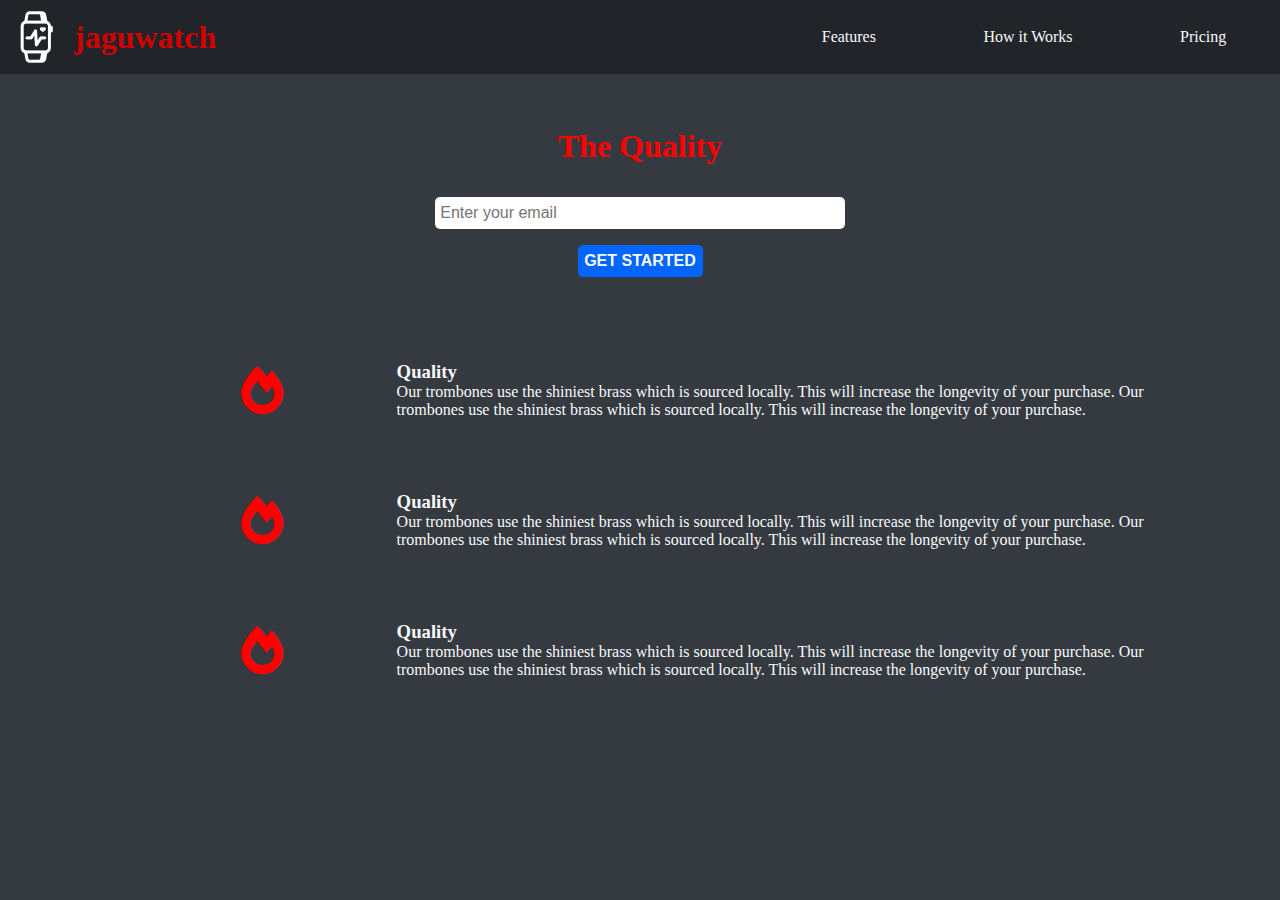
==== product/index.html @ 3f02b96d "Product Landing page" ====
<!DOCTYPE html>
<html lang="en">
<head>
  <meta charset="UTF-8">
  <meta name="viewport" content="width=device-width, initial-scale=1.0">
  <meta name="description" content="Basic product landing page">
  <link rel="stylesheet" href="./styles.css">
  <link rel="stylesheet" href="./css/all.css">
  <title>Product Landing Page</title>
</head>
<body>
  <header id="header">
    <div class="header-wrapper">
      <img src="./logo.png" alt="logo" id="header-img" />
      <h1>jaguwatch</h1>
    </div>
    <nav id="nav-bar">
      <ul>
        <li><a href="#" class="nav-link">Features</a></li>
        <li><a href="#" class="nav-link">How it Works</a></li>
        <li><a href="#" class="nav-link">Pricing</a></li>
      </ul>
    </nav>
  </header>
  <main>
    <section role="region" aria-labelledby="emailing" id="emailing">
      <h2>The Quality</h2>
      <form method="post" action="https://www.freecodecamp.com/email-submit" id="form">
        <input type="email" name="email" placeholder="Enter your email" id="email"/>
        <input type="submit" name="submit" value="GET STARTED" id="submit"/>
      </form>
    </section>
    <section role="region" aria-labelledby="features">
      <article>
        <div class="icon">
          <i class="fas fa-3x fa-fire-alt"></i>
        </div>
        <div class="feature-desc">
          <h3>Quality</h3>
          <p>
            Our trombones use the shiniest brass which is sourced locally. This will increase the longevity of your purchase. Our trombones use the shiniest brass which is sourced locally. This will increase the longevity of your purchase.
          </p>
        </div>
      </article>
      <article>
        <div class="icon">
          <i class="fas fa-3x fa-fire-alt"></i>
        </div>
        <div class="feature-desc">
          <h3>Quality</h3>
          <p>
            Our trombones use the shiniest brass which is sourced locally. This will increase the longevity of your purchase. Our trombones use the shiniest brass which is sourced locally. This will increase the longevity of your purchase.
          </p>
        </div>
      </article>
      <article>
        <div class="icon">
          <i class="fas fa-3x fa-fire-alt"></i>
        </div>
        <div class="feature-desc">
          <h3>Quality</h3>
          <p>
            Our trombones use the shiniest brass which is sourced locally. This will increase the longevity of your purchase. Our trombones use the shiniest brass which is sourced locally. This will increase the longevity of your purchase.
          </p>
        </div>
      </article>
    </section>
    <section role="region" aria-labelledby="produc-works">
    </section>
    <section role="region" aria-labelledby="pricing">
    </section>
  </main>
  <footer>

  </footer>
</body>
</html>
---- product/styles.css ----
*,
::before,
::after {
  padding: 0;
  margin: 0;
  box-sizing: border-box;
}

body {
  background-color: #343A40;
  color: #F8F9FA;
  font-family: Tahoma;
  position: relative;
}

header {
  width: 100%;
	height: auto;
	background-color: #212529;
	display: flex;
  justify-content: space-between;
  align-items: center;
  position: fixed;
  top: 0;
}

.header-wrapper {
  width: 60%;
  display: flex;
  align-items: center;
}

#header-img {
  margin: 5px;
  max-height: 64px;
}

h1 {
  color: #D00000;
	font-size: min(7vw, 2rem);
}

nav {
  width: 40%;
}

nav ul li {
  list-style: none;
}

nav > ul {
  display: flex;
  justify-content: space-around;
}

a {
  color: #F8F9FA;
  text-decoration: none;
}

section {
  width: 80%;
  max-width: 1100px;
  margin: 3rem auto;
}

#emailing {
  margin-top: 8rem;
}

h2 {
  text-align: center;
  color: red;
  font-size: 2rem;
  margin-bottom: 2rem;
}

form {
  width: 40%;
  min-width: 300px;
  margin: 0 auto;
}

input {
  width: 100%;
  height: 2rem;
  display: block;
  margin: 1rem 0;
  border-radius: 5px;
  font-size: 1rem;
  border: 0;
}

input:first-of-type {
  padding-inline-start: 5px;
}

input:last-of-type {
  width: 125px;
  margin: 1rem auto;
  background-color: #0066FF;
  color:#F8F9FA;
  font-weight: bold;
}

article {
  display: flex;
}

.icon {
  display: flex;
  height: 130px;
  width: 40vw;
  justify-content: center;
  align-items: center;
  color: red;
}

.feature-desc {
  display: flex;
  flex-direction: column;
  justify-content: center;
}

@media (max-width: 700px) {
  nav > ul {
    flex-direction: column;
    margin: 10px 0;
  }

  nav ul li {
    text-align: center;
    margin-bottom: 5px;
  }

  article {
    flex-direction: column;
    align-items: center;
  }
}

@media (max-width: 600px) {
  header {
    flex-direction: column;
  }

  .header-wrapper {
    width: 100%;
    display: flex;
    justify-content: space-between;
    align-items: center;
  }

  h1 {
    margin-right: 5%;
  }

  #emailing {
    margin-top: 12rem;
  }
}
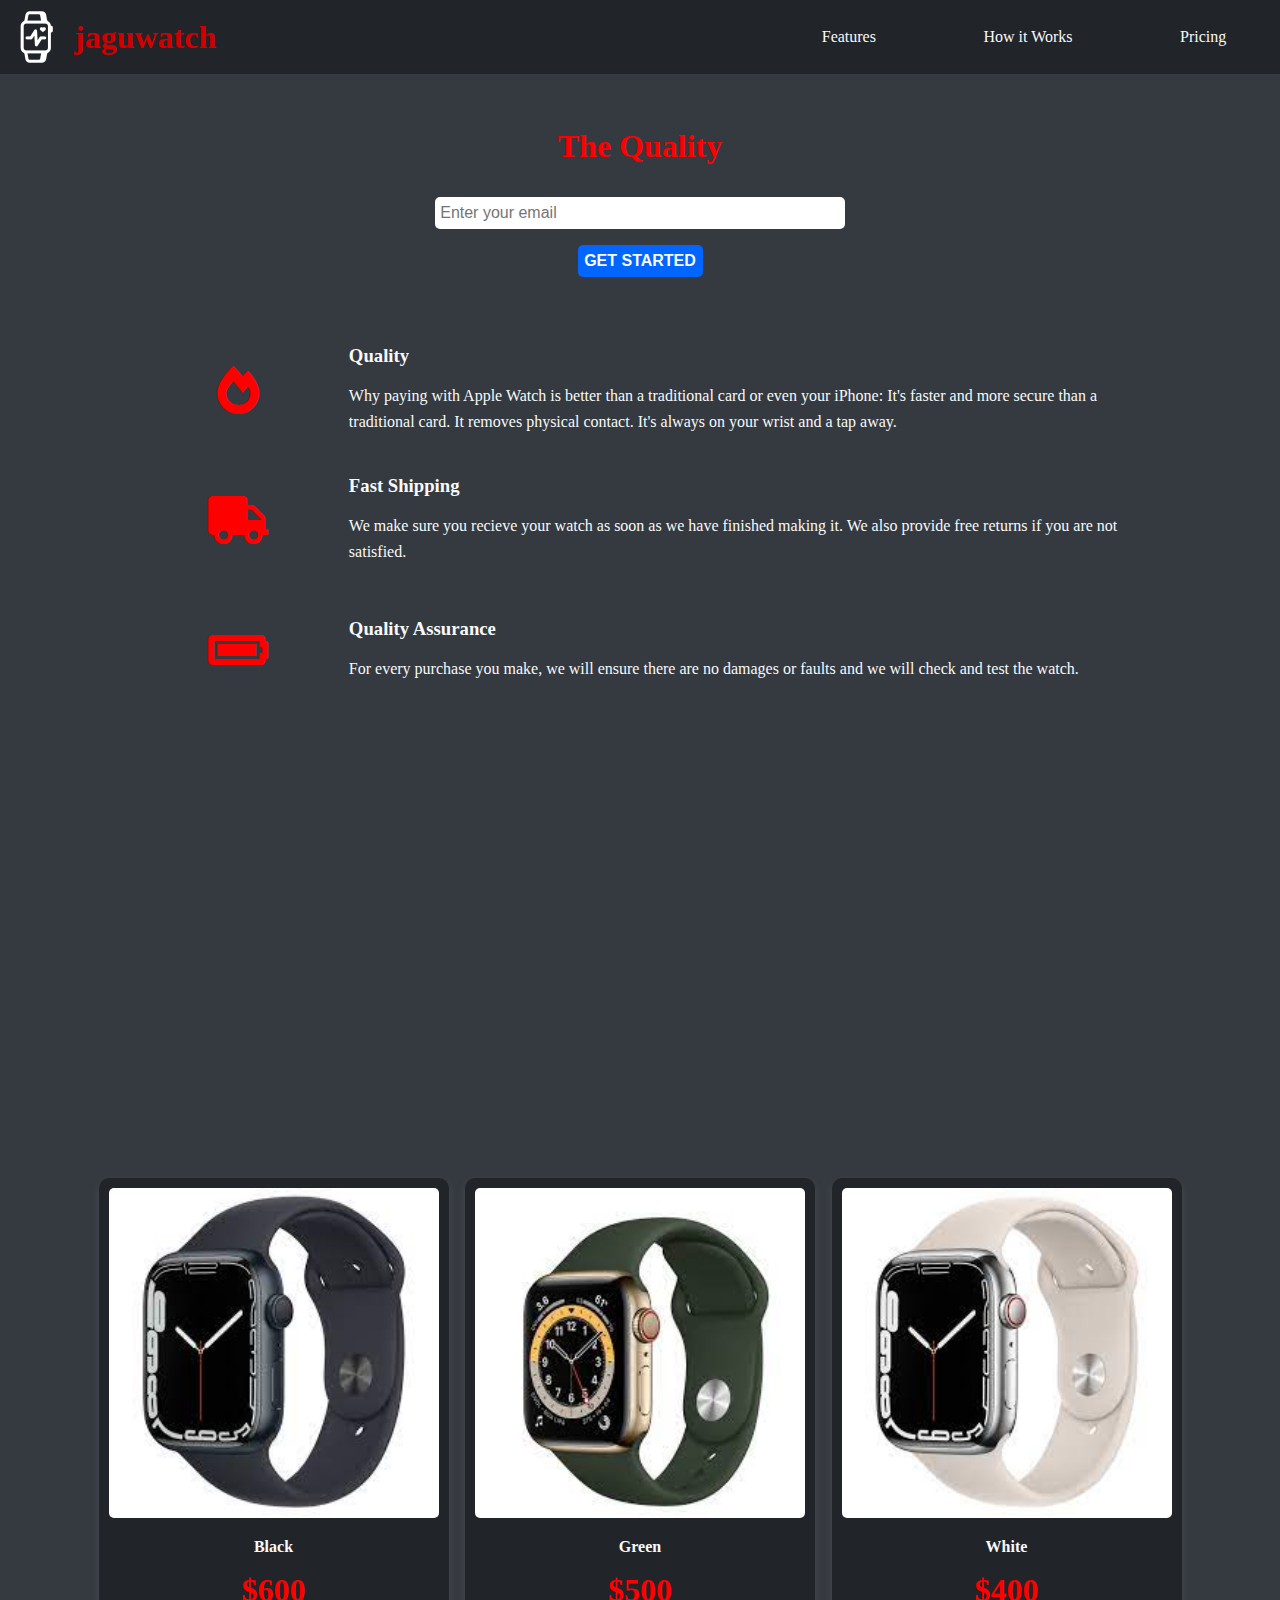
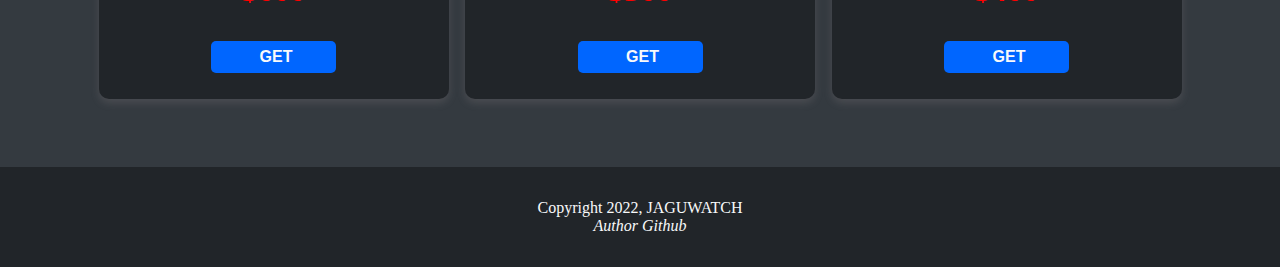
==== commit 612f3253: "finishing the product landing page" ====
--- a/product/index.html
+++ b/product/index.html
@@ -27,7 +27,7 @@
       <h2>The Quality</h2>
       <form method="post" action="https://www.freecodecamp.com/email-submit" id="form">
         <input type="email" name="email" placeholder="Enter your email" id="email"/>
-        <input type="submit" name="submit" value="GET STARTED" id="submit"/>
+        <input type="submit" name="submit" value="GET STARTED" id="submit" class="button"/>
       </form>
     </section>
     <section role="region" aria-labelledby="features">
@@ -38,40 +38,62 @@
         <div class="feature-desc">
           <h3>Quality</h3>
           <p>
-            Our trombones use the shiniest brass which is sourced locally. This will increase the longevity of your purchase. Our trombones use the shiniest brass which is sourced locally. This will increase the longevity of your purchase.
+            Why paying with Apple Watch is better than a traditional card or even your iPhone: It's faster and more secure than a traditional card. It removes physical contact. It's always on your wrist and a tap away.
           </p>
         </div>
       </article>
       <article>
         <div class="icon">
-          <i class="fas fa-3x fa-fire-alt"></i>
+          <i class="fa fa-3x fa-truck"></i>
         </div>
         <div class="feature-desc">
-          <h3>Quality</h3>
+          <h3>Fast Shipping</h3>
           <p>
-            Our trombones use the shiniest brass which is sourced locally. This will increase the longevity of your purchase. Our trombones use the shiniest brass which is sourced locally. This will increase the longevity of your purchase.
+            We make sure you recieve your watch as soon as we have finished making it. We also provide free returns if you are not satisfied.
           </p>
         </div>
       </article>
       <article>
         <div class="icon">
-          <i class="fas fa-3x fa-fire-alt"></i>
+          <i class="fa fa-3x fa-battery-full" aria-hidden="true"></i>
         </div>
         <div class="feature-desc">
-          <h3>Quality</h3>
+          <h3>Quality Assurance</h3>
           <p>
-            Our trombones use the shiniest brass which is sourced locally. This will increase the longevity of your purchase. Our trombones use the shiniest brass which is sourced locally. This will increase the longevity of your purchase.
+            For every purchase you make, we will ensure there are no damages or faults and we will check and test the watch.
           </p>
         </div>
       </article>
     </section>
     <section role="region" aria-labelledby="produc-works">
+      <iframe width="560" height="315" src="https://www.youtube.com/embed/Mnxx6WQymeM" title="YouTube video player" frameborder="0" allow="accelerometer; autoplay; clipboard-write; encrypted-media; gyroscope; picture-in-picture" allowfullscreen></iframe>
     </section>
-    <section role="region" aria-labelledby="pricing">
+    <section role="region" aria-labelledby="pricing" id="pricing">
+      <div class="card">
+        <img src="./fwatch.jpg" alt="smartwatch" />
+        <h4><strong>Black</strong></h4>
+        <h2>$600</h2>
+        <input type="submit" name="submit" value="GET" class="button"/>
+      </div>
+      <div class="card">
+        <img src="./swatch.jpg" alt="smartwatch" />
+        <h4><strong>Green</strong></h4>
+        <h2>$500</h2>
+        <input type="submit" name="submit" value="GET" class="button"/>
+      </div>
+      <div class="card">
+        <img src="./twatch.jpg" alt="smartwatch" />
+        <h4><strong>White</strong></h4>
+        <h2>$400</h2>
+        <input type="submit" name="submit" value="GET" class="button"/>
+      </div>
     </section>
   </main>
   <footer>
-
+    <span>Copyright 2022, JAGUWATCH</span>
+    <address>
+      <a href="https://github.com/jagu-ms">Author Github</a>
+    </address>
   </footer>
 </body>
 </html>
--- a/product/styles.css
+++ b/product/styles.css
@@ -64,6 +64,14 @@
   margin: 3rem auto;
 }
 
+#pricing {
+  width: 100%;
+  display: flex;
+  justify-content: space-evenly;
+  align-items: center;
+  flex-wrap: wrap;
+}
+
 #emailing {
   margin-top: 8rem;
 }
@@ -95,11 +103,11 @@
   padding-inline-start: 5px;
 }
 
-input:last-of-type {
+.button {
   width: 125px;
   margin: 1rem auto;
   background-color: #0066FF;
-  color:#F8F9FA;
+  color: #F8F9FA;
   font-weight: bold;
 }
 
@@ -110,7 +118,7 @@
 .icon {
   display: flex;
   height: 130px;
-  width: 40vw;
+  width: 22vw;
   justify-content: center;
   align-items: center;
   color: red;
@@ -118,8 +126,56 @@
 
 .feature-desc {
   display: flex;
+  width: 80vw;
   flex-direction: column;
   justify-content: center;
+}
+
+.feature-desc > h3 {
+  margin-bottom: 1rem;
+}
+
+p {
+  line-height: 1.6;
+}
+
+iframe {
+  display: block;
+  width: 100%;
+  max-width: 600px;
+  overflow: hidden;
+  margin: 4rem auto;
+}
+
+.card {
+  background-color: #212529;
+  box-shadow: 0 4px 8px 0 rgba(168, 154, 154, 0.2);
+  transition: 0.3s;
+  width: 20%;
+  min-width: 350px;
+  margin: 20px 8px;
+  padding: 10px;
+  border-radius: 10px;
+}
+
+.card:hover {
+  box-shadow: 0 8px 16px 0 rgba(0, 0, 0, 0.548);
+}
+
+.card > img {
+  width: 100%;
+  border-radius: 5px;
+}
+
+.card > h4 {
+  text-align: center;
+  margin: 1rem 0;
+}
+
+footer {
+  background-color: #212529;
+  text-align: center;
+  padding: 2rem 0;
 }
 
 @media (max-width: 700px) {
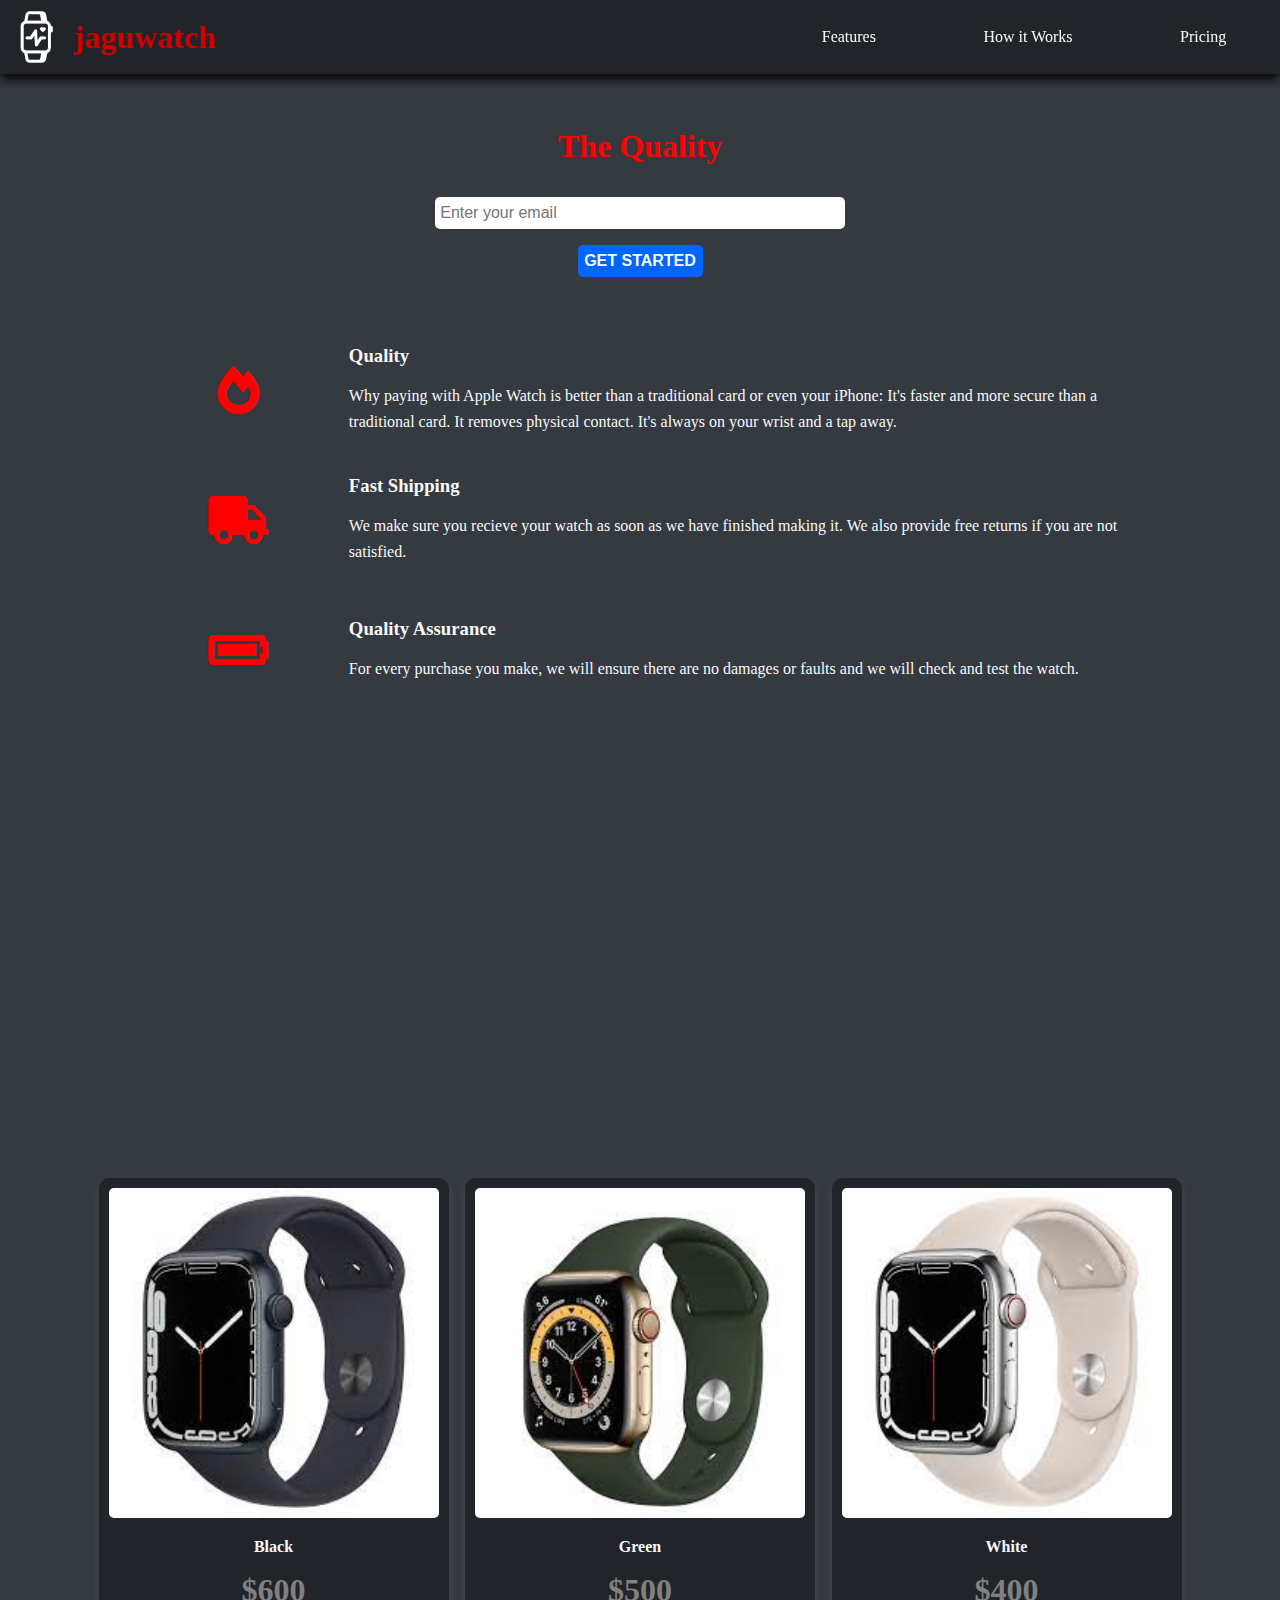
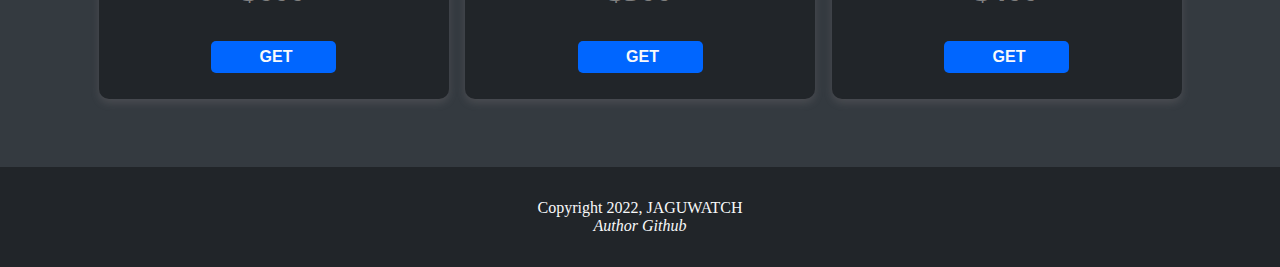
==== commit f161bdb3: "making it looks like material design" ====
--- a/product/index.html
+++ b/product/index.html
@@ -16,9 +16,9 @@
     </div>
     <nav id="nav-bar">
       <ul>
-        <li><a href="#" class="nav-link">Features</a></li>
-        <li><a href="#" class="nav-link">How it Works</a></li>
-        <li><a href="#" class="nav-link">Pricing</a></li>
+        <li><a href="#features" class="nav-link">Features</a></li>
+        <li><a href="#how_it_works" class="nav-link">How it Works</a></li>
+        <li><a href="#pricing" class="nav-link">Pricing</a></li>
       </ul>
     </nav>
   </header>
@@ -30,7 +30,7 @@
         <input type="submit" name="submit" value="GET STARTED" id="submit" class="button"/>
       </form>
     </section>
-    <section role="region" aria-labelledby="features">
+    <section role="region" aria-labelledby="features" id="features">
       <article>
         <div class="icon">
           <i class="fas fa-3x fa-fire-alt"></i>
@@ -65,7 +65,7 @@
         </div>
       </article>
     </section>
-    <section role="region" aria-labelledby="produc-works">
+    <section role="region" aria-labelledby="produc-works" id="how_it_works">
       <iframe width="560" height="315" src="https://www.youtube.com/embed/Mnxx6WQymeM" title="YouTube video player" frameborder="0" allow="accelerometer; autoplay; clipboard-write; encrypted-media; gyroscope; picture-in-picture" allowfullscreen></iframe>
     </section>
     <section role="region" aria-labelledby="pricing" id="pricing">
--- a/product/styles.css
+++ b/product/styles.css
@@ -22,6 +22,7 @@
   align-items: center;
   position: fixed;
   top: 0;
+  box-shadow: 0px 5px 10px rgb(5, 3, 3);
 }
 
 .header-wrapper {
@@ -172,6 +173,10 @@
   margin: 1rem 0;
 }
 
+.card h2 {
+  color: gray;
+}
+
 footer {
   background-color: #212529;
   text-align: center;
